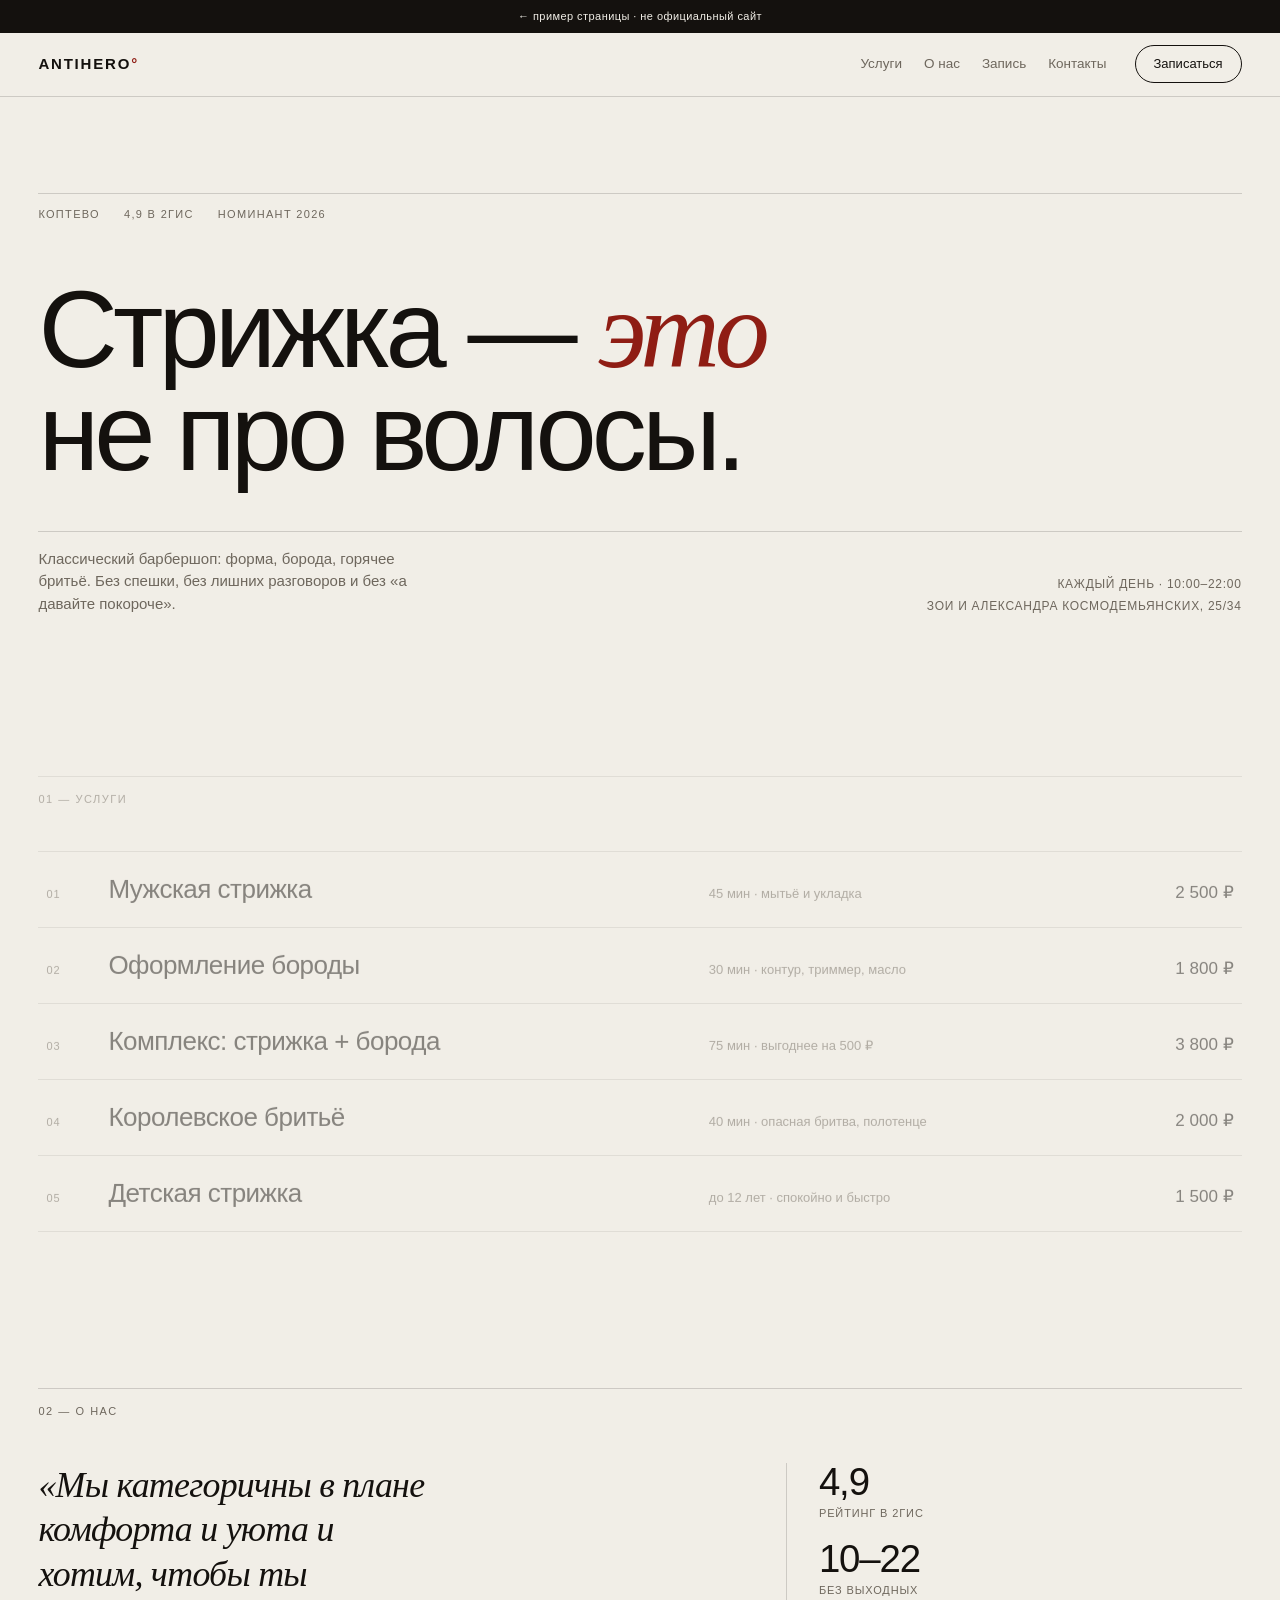
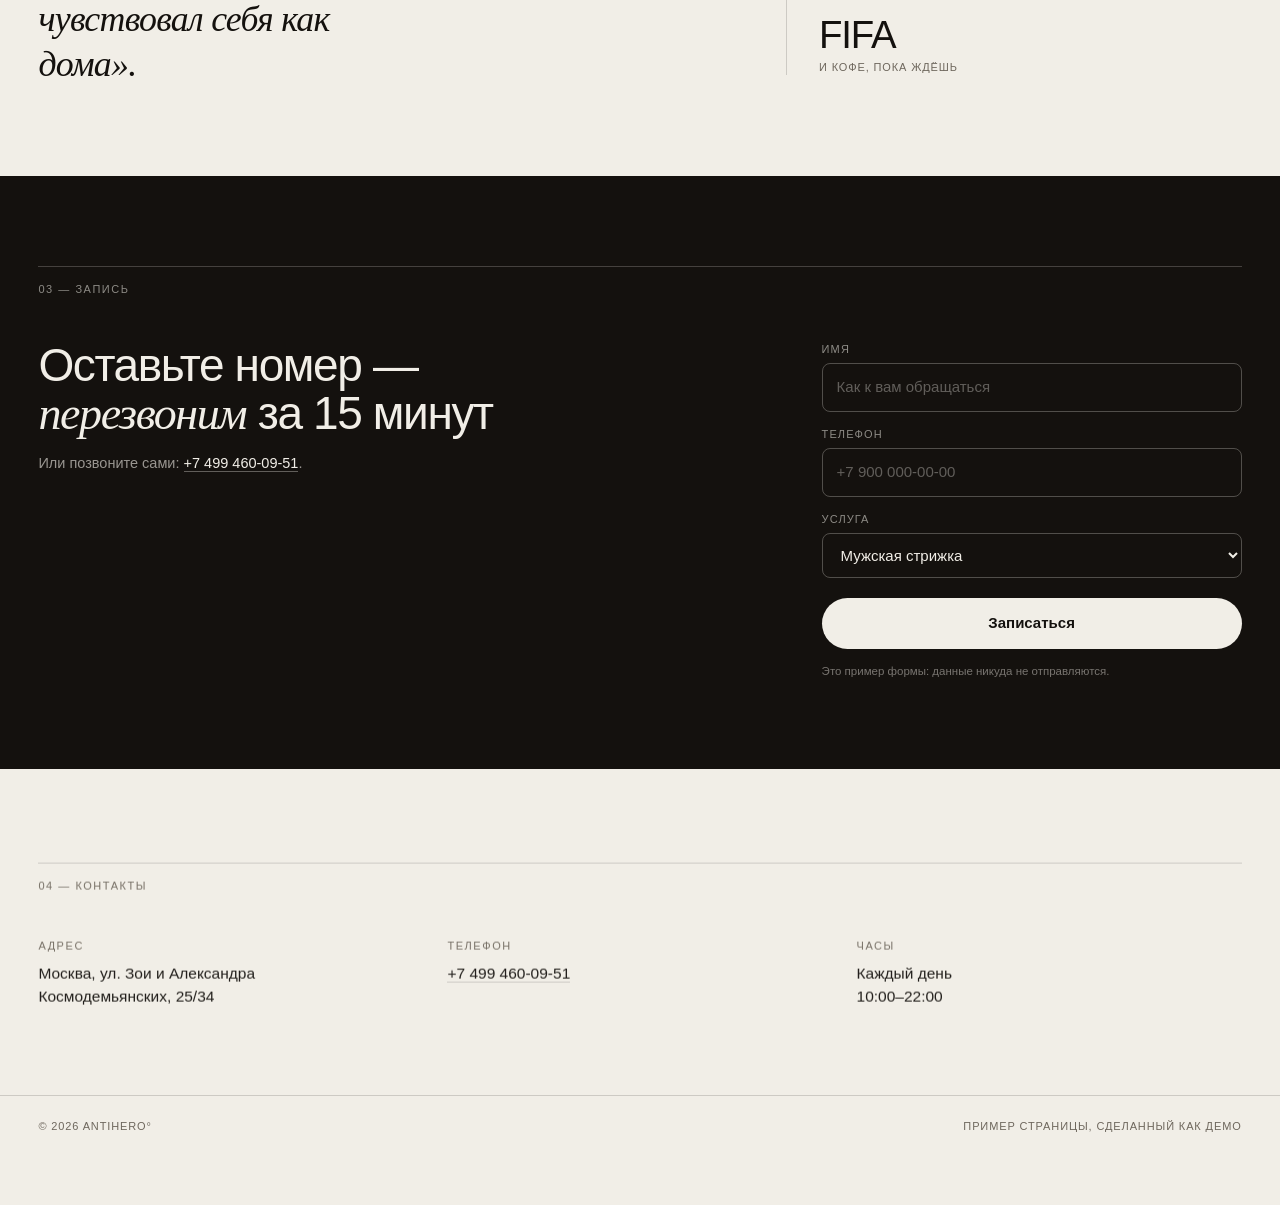
==== demo/antihero/index.html @ 09f9d5cd "Демо под Antihero" ====
<!DOCTYPE html>
<html lang="ru">
<head>
  <meta charset="UTF-8">
  <meta name="viewport" content="width=device-width, initial-scale=1.0">
  <title>Antihero — барбершоп на Войковской</title>
  <meta name="description" content="Antihero: стрижка, борода, бритьё. Коптево, Зои и Александра Космодемьянских, 25/34.">
  <meta name="robots" content="noindex, nofollow">
  <meta name="color-scheme" content="light">
  <link rel="stylesheet" href="styles.css?v=1">
</head>
<body>

  <!-- Это пример страницы, а не официальный сайт заведения -->
  <a class="demo-flag" href="../../index.html">← пример страницы · не официальный сайт</a>

  <header class="hd">
    <a class="hd__logo" href="#top">ANTIHERO<span>°</span></a>
    <nav class="hd__nav">
      <a href="#services">Услуги</a>
      <a href="#about">О нас</a>
      <a href="#booking">Запись</a>
      <a href="#contacts">Контакты</a>
    </nav>
    <a class="hd__cta" href="#booking">Записаться</a>
  </header>

  <main id="top">

    <!-- Первый экран -->
    <section class="bhero">
      <p class="bhero__meta">
        <span>Коптево</span>
        <span>4,9 в 2ГИС</span>
        <span>номинант 2026</span>
      </p>
      <h1 class="bhero__title">
        Стрижка — <em>это</em><br>не про волосы.
      </h1>
      <div class="bhero__row">
        <p class="bhero__lead">
          Классический барбершоп: форма, борода, горячее бритьё.
          Без спешки, без лишних разговоров и без «а давайте покороче».
        </p>
        <div class="bhero__hours">
          <span>Каждый день · 10:00–22:00</span>
          <span>Зои и Александра Космодемьянских, 25/34</span>
        </div>
      </div>
    </section>

    <!-- Услуги -->
    <section class="bsec" id="services" data-scroll>
      <p class="label">01 — Услуги</p>
      <ul class="price">
        <li>
          <span class="price__n">01</span>
          <span class="price__name">Мужская стрижка</span>
          <span class="price__d">45 мин · мытьё и укладка</span>
          <span class="price__v">2 500 ₽</span>
        </li>
        <li>
          <span class="price__n">02</span>
          <span class="price__name">Оформление бороды</span>
          <span class="price__d">30 мин · контур, триммер, масло</span>
          <span class="price__v">1 800 ₽</span>
        </li>
        <li>
          <span class="price__n">03</span>
          <span class="price__name">Комплекс: стрижка + борода</span>
          <span class="price__d">75 мин · выгоднее на 500 ₽</span>
          <span class="price__v">3 800 ₽</span>
        </li>
        <li>
          <span class="price__n">04</span>
          <span class="price__name">Королевское бритьё</span>
          <span class="price__d">40 мин · опасная бритва, полотенце</span>
          <span class="price__v">2 000 ₽</span>
        </li>
        <li>
          <span class="price__n">05</span>
          <span class="price__name">Детская стрижка</span>
          <span class="price__d">до 12 лет · спокойно и быстро</span>
          <span class="price__v">1 500 ₽</span>
        </li>
      </ul>
    </section>

    <!-- О нас -->
    <section class="bsec" id="about" data-scroll>
      <p class="label">02 — О нас</p>
      <div class="about">
        <p class="about__quote">
          «Мы категоричны в плане комфорта и уюта и хотим,
          чтобы ты чувствовал себя как дома».
        </p>
        <div class="about__facts">
          <div>
            <h3>4,9</h3>
            <span>рейтинг в 2ГИС</span>
          </div>
          <div>
            <h3>10–22</h3>
            <span>без выходных</span>
          </div>
          <div>
            <h3>FIFA</h3>
            <span>и кофе, пока ждёшь</span>
          </div>
        </div>
      </div>
    </section>

    <!-- Запись -->
    <section class="bsec bsec--book" id="booking" data-scroll>
      <p class="label">03 — Запись</p>
      <div class="book">
        <div class="book__text">
          <h2>Оставьте номер — <em>перезвоним</em> за 15 минут</h2>
          <p>
            Или позвоните сами:
            <a class="book__link" href="tel:+74994600951">+7 499 460-09-51</a>.
          </p>
        </div>

        <form class="form" id="form" novalidate>
          <label class="field">
            <span>Имя</span>
            <input type="text" name="name" placeholder="Как к вам обращаться" required>
          </label>
          <label class="field">
            <span>Телефон</span>
            <input type="tel" name="phone" placeholder="+7 900 000-00-00" required>
          </label>
          <label class="field">
            <span>Услуга</span>
            <select name="service">
              <option>Мужская стрижка</option>
              <option>Оформление бороды</option>
              <option>Стрижка + борода</option>
              <option>Королевское бритьё</option>
              <option>Детская стрижка</option>
            </select>
          </label>
          <button class="btn" type="submit">Записаться</button>
          <p class="form__note">Это пример формы: данные никуда не отправляются.</p>
        </form>

        <p class="form__ok" id="ok" hidden>Готово — заявка принята (пример). В настоящем сайте здесь пришло бы подтверждение.</p>
      </div>
    </section>

    <!-- Контакты -->
    <section class="bsec" id="contacts" data-scroll>
      <p class="label">04 — Контакты</p>
      <div class="contacts">
        <div>
          <h3>Адрес</h3>
          <p>Москва, ул. Зои и Александра<br>Космодемьянских, 25/34</p>
        </div>
        <div>
          <h3>Телефон</h3>
          <p><a href="tel:+74994600951">+7 499 460-09-51</a></p>
        </div>
        <div>
          <h3>Часы</h3>
          <p>Каждый день<br>10:00–22:00</p>
        </div>
      </div>
    </section>

  </main>

  <footer class="ft">
    <span>© 2026 Antihero°</span>
    <span>Пример страницы, сделанный как демо</span>
  </footer>

  <script src="../../motion.js"></script>
  <script src="script.js"></script>
</body>
</html>
---- demo/antihero/styles.css ----
/* ===== Antihero — пример страницы ===== */
:root {
  --paper: #f1eee7;
  --ink: #14110e;
  --muted: #6e675d;
  --line: rgba(20, 17, 14, .16);
  --rust: #8f1d14;
  --pad: clamp(16px, 3vw, 48px);
  --sans: "Helvetica Neue", Helvetica, Arial, "Segoe UI", sans-serif;
  --serif: Georgia, "Times New Roman", serif;
  --ease: cubic-bezier(.2, .8, .2, 1);
}

*, *::before, *::after { box-sizing: border-box; }
html { scroll-behavior: smooth; }

body {
  margin: 0;
  background: var(--paper);
  color: var(--ink);
  font-family: var(--sans);
  font-size: 16px;
  line-height: 1.5;
  -webkit-font-smoothing: antialiased;
  overflow-x: hidden;
}

a { color: inherit; text-decoration: none; }

/* Пометка «демо» — обычная строка сверху, чтобы не закрывать содержимое */
.demo-flag {
  display: block;
  position: relative;
  z-index: 200;
  background: var(--ink);
  color: var(--paper);
  font-size: 11px;
  letter-spacing: .04em;
  padding: 8px 16px;
  text-align: center;
  transition: opacity .2s ease;
}
.demo-flag:hover { opacity: .85; }

/* Шапка */
.hd {
  position: sticky;
  top: 0;
  z-index: 100;
  display: flex;
  align-items: center;
  gap: 28px;
  padding: 0 var(--pad);
  height: 64px;
  background: var(--paper);
  border-bottom: 1px solid var(--line);
}

.hd__logo {
  font-weight: 700;
  letter-spacing: .12em;
  font-size: 15px;
  margin-right: auto;
}
.hd__logo span { color: var(--rust); }

.hd__nav { display: flex; gap: 22px; font-size: 13.5px; color: var(--muted); }
.hd__nav a:hover { color: var(--ink); }

.hd__cta {
  border: 1px solid var(--ink);
  border-radius: 999px;
  padding: 8px 18px;
  font-size: 13px;
  transition: background .2s ease, color .2s ease;
}
.hd__cta:hover { background: var(--ink); color: var(--paper); }

/* Первый экран */
.bhero { padding: clamp(40px, 8vw, 96px) var(--pad) clamp(28px, 4vw, 48px); }

.bhero__meta {
  display: flex;
  gap: 24px;
  flex-wrap: wrap;
  margin: 0 0 clamp(28px, 5vw, 56px);
  padding-top: 12px;
  border-top: 1px solid var(--line);
  font-size: 11px;
  letter-spacing: .12em;
  text-transform: uppercase;
  color: var(--muted);
}

.bhero__title {
  margin: 0 0 clamp(28px, 4vw, 48px);
  font-size: clamp(38px, 8.6vw, 120px);
  line-height: .92;
  letter-spacing: -.045em;
  font-weight: 500;
}

.bhero__title em {
  font-family: var(--serif);
  font-style: italic;
  font-weight: 400;
  color: var(--rust);
}

.bhero__row {
  display: grid;
  grid-template-columns: minmax(0, 1fr) auto;
  gap: 28px;
  align-items: end;
  border-top: 1px solid var(--line);
  padding-top: 16px;
}

.bhero__lead { margin: 0; max-width: 46ch; color: var(--muted); font-size: 15px; }

.bhero__hours {
  display: flex;
  flex-direction: column;
  gap: 4px;
  font-size: 12px;
  letter-spacing: .06em;
  text-transform: uppercase;
  color: var(--muted);
  text-align: right;
}

/* Секции */
.bsec { padding: clamp(44px, 7vw, 96px) var(--pad); }

/* Чтобы липкая шапка не накрывала заголовок при переходе по ссылке */
.bsec,
.bhero { scroll-margin-top: 80px; }

.label {
  margin: 0 0 clamp(24px, 3.4vw, 44px);
  padding-top: 14px;
  border-top: 1px solid var(--line);
  font-size: 11px;
  letter-spacing: .14em;
  text-transform: uppercase;
  color: var(--muted);
}

/* Прайс */
.price { list-style: none; margin: 0; padding: 0; }

.price li {
  display: grid;
  grid-template-columns: 42px minmax(0, 1.3fr) minmax(0, 1fr) auto;
  gap: 20px;
  align-items: baseline;
  padding: 18px 8px;
  border-bottom: 1px solid var(--line);
  transition: background .25s var(--ease), padding .25s var(--ease);
}

.price li:first-child { border-top: 1px solid var(--line); }
.price li:hover { background: var(--ink); color: var(--paper); padding-inline: 18px; }
.price li:hover .price__n,
.price li:hover .price__d { color: rgba(241, 238, 231, .6); }

.price__n { font-size: 11px; color: var(--muted); letter-spacing: .1em; }
.price__name { font-size: clamp(17px, 2.1vw, 26px); letter-spacing: -.02em; }
.price__d { font-size: 13px; color: var(--muted); }
.price__v { font-size: clamp(14px, 1.5vw, 17px); white-space: nowrap; }

/* Мастера — текстовые карточки, без рамок под фото */
.masters {
  display: grid;
  grid-template-columns: repeat(3, 1fr);
  gap: clamp(18px, 3vw, 44px);
}

.master {
  display: flex;
  flex-direction: column;
  gap: 6px;
  padding-top: 14px;
  border-top: 1px solid var(--line);
}

.master__n {
  margin: 0 0 2px;
  font-size: 11px;
  letter-spacing: .14em;
  color: var(--muted);
}

.master__name {
  margin: 0;
  font-size: clamp(24px, 2.6vw, 34px);
  line-height: 1.05;
  letter-spacing: -.03em;
  font-weight: 500;
}

.master__role {
  font-size: 11px;
  letter-spacing: .08em;
  text-transform: uppercase;
  color: var(--rust);
}

.master__about { margin: 8px 0 0; font-size: 13.5px; color: var(--muted); max-width: 26ch; }

/* О нас */
.about {
  display: grid;
  grid-template-columns: 1.5fr 1fr;
  gap: clamp(24px, 5vw, 64px);
  align-items: start;
}

.about__quote {
  margin: 0;
  font-family: var(--serif);
  font-style: italic;
  font-size: clamp(22px, 2.8vw, 40px);
  line-height: 1.25;
  letter-spacing: -.02em;
  max-width: 22ch;
}

.about__facts {
  display: grid;
  gap: 18px;
  border-left: 1px solid var(--line);
  padding-left: clamp(16px, 3vw, 32px);
}

.about__facts h3 {
  margin: 0;
  font-size: clamp(26px, 3vw, 40px);
  line-height: 1;
  letter-spacing: -.03em;
  font-weight: 500;
}

.about__facts span {
  display: block;
  margin-top: 4px;
  font-size: 11px;
  letter-spacing: .08em;
  text-transform: uppercase;
  color: var(--muted);
}

/* Запись */
.bsec--book { background: var(--ink); color: var(--paper); }
.bsec--book .label { border-top-color: rgba(241, 238, 231, .22); color: rgba(241, 238, 231, .55); }

.book {
  display: grid;
  grid-template-columns: 1fr minmax(320px, 420px);
  gap: clamp(28px, 5vw, 72px);
}

.book__text h2 {
  margin: 0 0 14px;
  font-size: clamp(26px, 3.6vw, 46px);
  line-height: 1.06;
  letter-spacing: -.03em;
  font-weight: 500;
  max-width: 18ch;
}

.book__text em { font-family: var(--serif); font-style: italic; font-weight: 400; }
.book__text p { margin: 0; color: rgba(241, 238, 231, .6); font-size: 14.5px; max-width: 40ch; }

.book__link {
  color: var(--paper);
  text-decoration: none;
  border-bottom: 1px solid rgba(241, 238, 231, .35);
  white-space: nowrap;
}
.book__link:hover { border-color: var(--paper); }

.form { display: grid; gap: 14px; }

.field { display: grid; gap: 6px; }
.field span { font-size: 11px; letter-spacing: .1em; text-transform: uppercase; color: rgba(241, 238, 231, .55); }

.field input,
.field select {
  width: 100%;
  padding: 12px 14px;
  background: transparent;
  border: 1px solid rgba(241, 238, 231, .28);
  border-radius: 8px;
  color: var(--paper);
  font: inherit;
  font-size: 15px;
}

.field input::placeholder { color: rgba(241, 238, 231, .35); }
.field input:focus,
.field select:focus { outline: none; border-color: var(--paper); }
.field select option { color: var(--ink); }

.btn {
  margin-top: 6px;
  padding: 14px;
  border: 0;
  border-radius: 999px;
  background: var(--paper);
  color: var(--ink);
  font: inherit;
  font-size: 15px;
  font-weight: 600;
  cursor: pointer;
  transition: transform .2s var(--ease), background .2s ease;
}

.btn:hover { transform: translateY(-2px); background: var(--rust); color: var(--paper); }

.form__note { margin: 0; font-size: 11.5px; color: rgba(241, 238, 231, .45); }

.form__ok {
  margin: 18px 0 0;
  padding: 14px 16px;
  border: 1px solid rgba(241, 238, 231, .3);
  border-radius: 10px;
  font-size: 14px;
  color: var(--paper);
}

/* Контакты */
.contacts {
  display: grid;
  grid-template-columns: repeat(3, 1fr);
  gap: 24px;
}

.contacts h3 {
  margin: 0 0 8px;
  font-size: 11px;
  letter-spacing: .14em;
  text-transform: uppercase;
  color: var(--muted);
  font-weight: 400;
}

.contacts p { margin: 0; font-size: 15.5px; }
.contacts a { border-bottom: 1px solid var(--line); }
.contacts a:hover { border-color: var(--ink); }

/* Подвал */
.ft {
  display: flex;
  justify-content: space-between;
  gap: 12px;
  flex-wrap: wrap;
  padding: 22px var(--pad) 70px;
  border-top: 1px solid var(--line);
  font-size: 11px;
  letter-spacing: .08em;
  text-transform: uppercase;
  color: var(--muted);
}

/* Блоки, которые двигаются при прокрутке (управляет motion.js) */
[data-scroll] { will-change: opacity, transform; }

/* Мобильные */
@media (max-width: 860px) {
  .book { grid-template-columns: 1fr; }
  .masters { grid-template-columns: 1fr 1fr; }
  .hd__nav { display: none; }
  .bhero__row { grid-template-columns: 1fr; }
  .bhero__hours { text-align: left; }
}

@media (max-width: 600px) {
  .masters { grid-template-columns: 1fr; }
  .contacts { grid-template-columns: 1fr; gap: 18px; }
  .price li { grid-template-columns: 28px 1fr auto; gap: 12px; }
  .price__d { display: none; }
  .hd { gap: 12px; }
  .ft { padding-bottom: 80px; }
}

@media (prefers-reduced-motion: reduce) {
  html { scroll-behavior: auto; }
  * { transition-duration: .001ms !important; animation-duration: .001ms !important; }
}
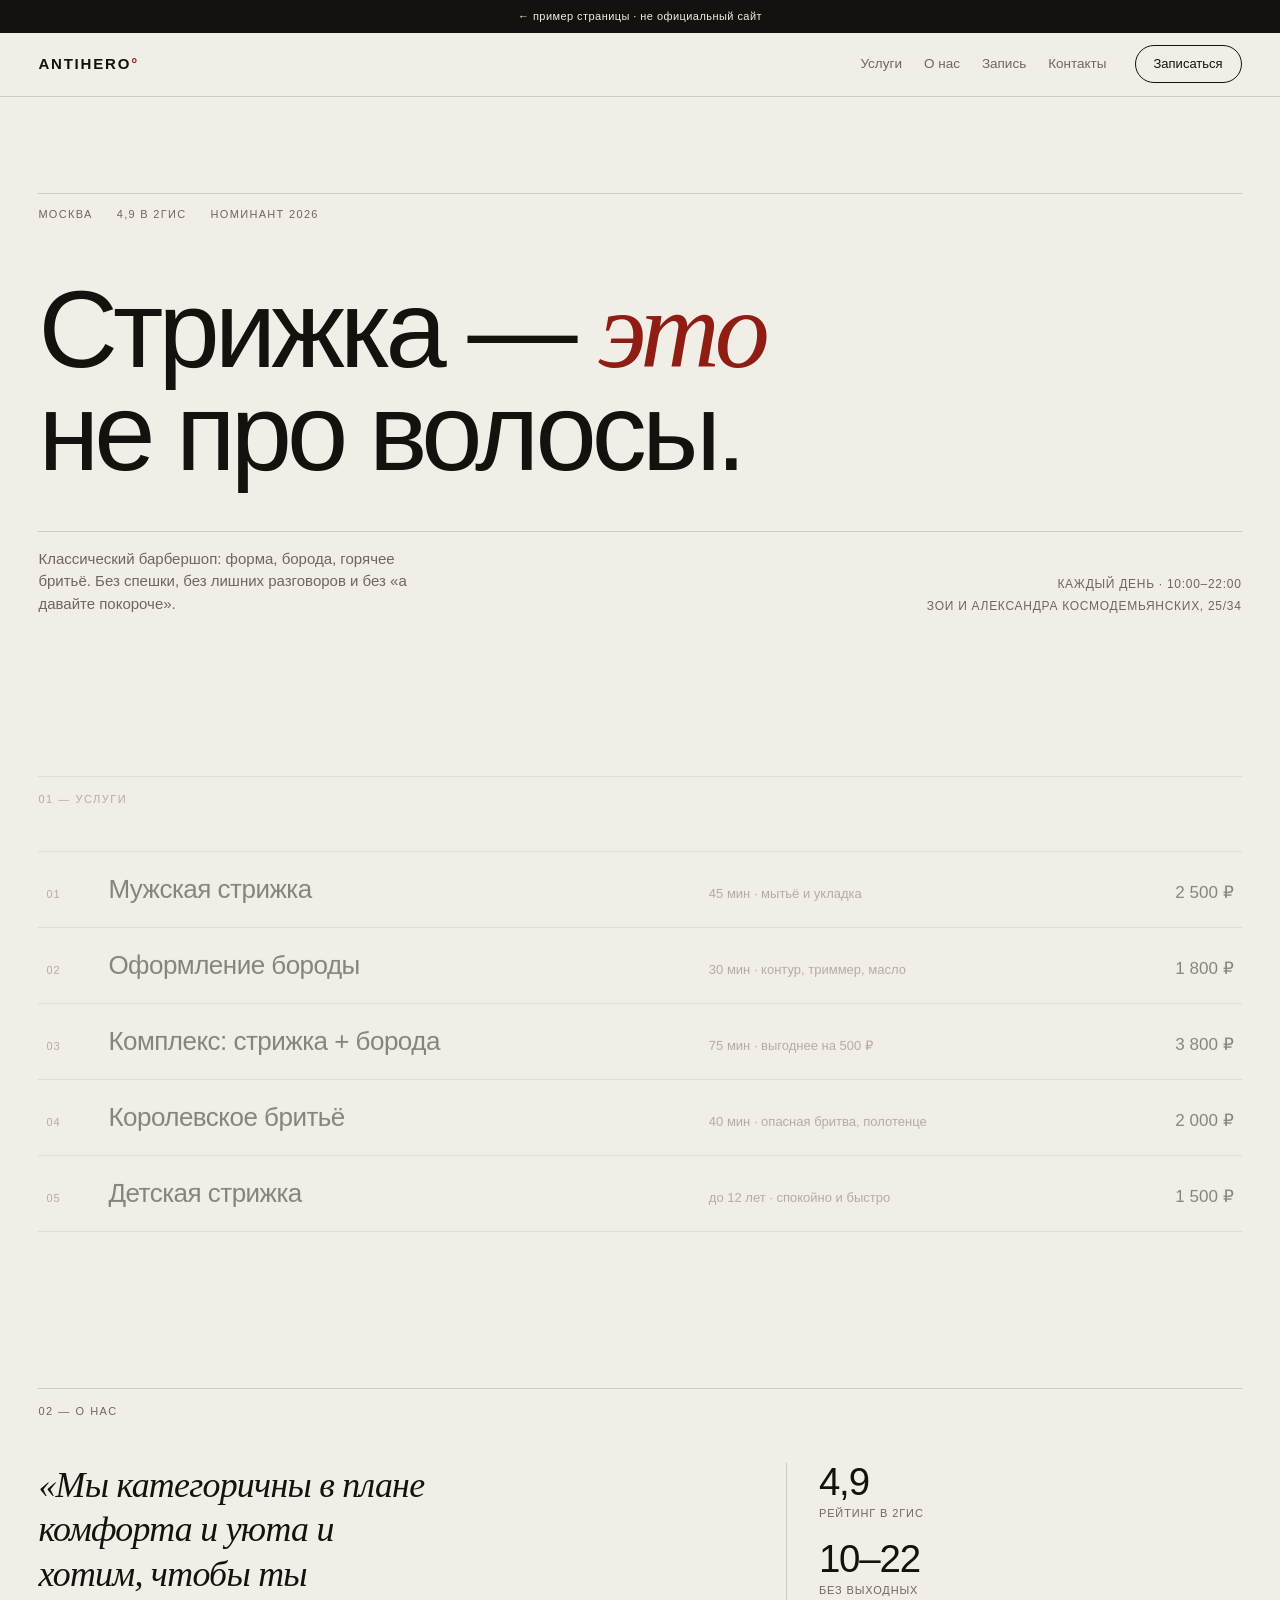
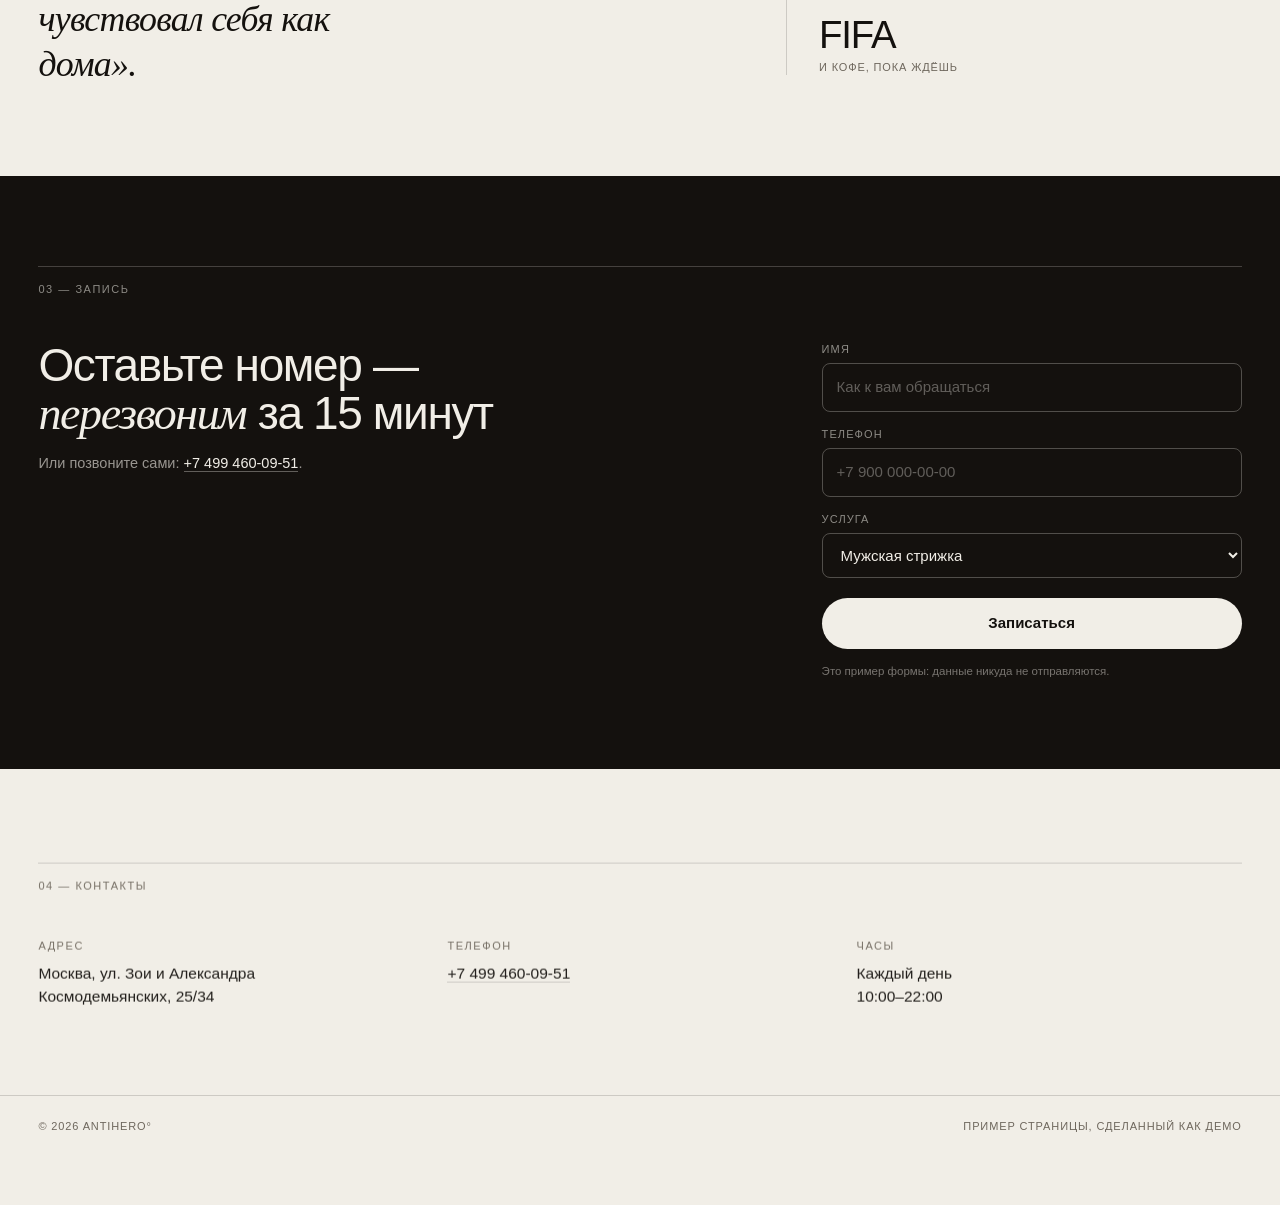
==== commit b6c861ef: "Демо: убрал привязку к району из заголовков (нейтральные title/description)" ====
--- a/demo/antihero/index.html
+++ b/demo/antihero/index.html
@@ -3,11 +3,16 @@
 <head>
   <meta charset="UTF-8">
   <meta name="viewport" content="width=device-width, initial-scale=1.0">
-  <title>Antihero — барбершоп на Войковской</title>
-  <meta name="description" content="Antihero: стрижка, борода, бритьё. Коптево, Зои и Александра Космодемьянских, 25/34.">
+  <title>Antihero — барбершоп</title>
+  <meta name="description" content="Antihero: стрижка, борода, бритьё. Москва, Зои и Александра Космодемьянских, 25/34.">
   <meta name="robots" content="noindex, nofollow">
   <meta name="color-scheme" content="light">
-  <link rel="stylesheet" href="styles.css?v=1">
+  <meta property="og:type" content="website">
+  <meta property="og:title" content="Antihero — пример страницы барбершопа">
+  <meta property="og:description" content="Цены, часы работы и запись на одном экране. Пример того, как могла бы выглядеть ваша страница.">
+  <meta property="og:image" content="https://koptevo.github.io/portfolio/demo/antihero/preview.png">
+  <meta property="og:url" content="https://koptevo.github.io/portfolio/demo/antihero/">
+  <link rel="stylesheet" href="styles.css?v=2">
 </head>
 <body>
 
@@ -30,7 +35,7 @@
     <!-- Первый экран -->
     <section class="bhero">
       <p class="bhero__meta">
-        <span>Коптево</span>
+        <span>Москва</span>
         <span>4,9 в 2ГИС</span>
         <span>номинант 2026</span>
       </p>
